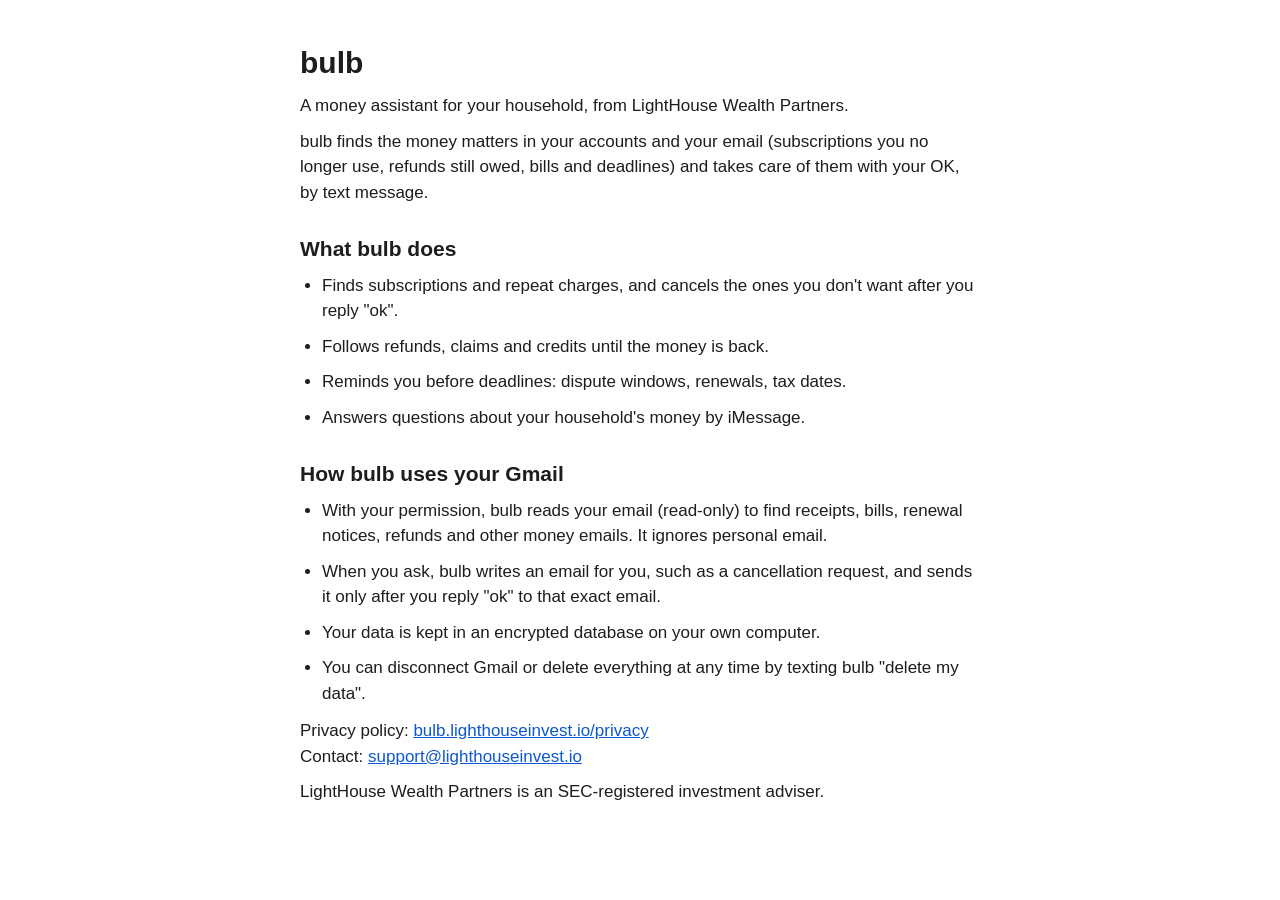
==== index.html @ 21b610fd "Homepage and privacy policy for the Gmail review, and the custom domain bulb.lighthouseinvest.io" ====
<!doctype html>
<html lang="en">
<head>
<meta charset="utf-8">
<meta name="viewport" content="width=device-width, initial-scale=1">
<title>bulb</title>
<style>
  :root { --bg: #ffffff; --text: #1d1d1f; --muted: #5f6368; --accent: #0b57d0; }
  @media (prefers-color-scheme: dark) { :root { --bg: #121212; --text: #ececec; --muted: #a8adb3; --accent: #8ab4f8; } }
  html, body { margin: 0; background: var(--bg); color: var(--text); }
  body { font: 17px/1.5 -apple-system, BlinkMacSystemFont, "Segoe UI", Roboto, sans-serif; }
  main { max-width: 680px; margin: 0 auto; padding: 40px 16px; }
  h1 { font-size: 30px; margin: 0 0 8px; } h2 { font-size: 21px; margin: 28px 0 8px; }
  p, li { margin: 0 0 10px; } ul { padding-left: 22px; margin: 0 0 12px; }
  a { color: var(--accent); }
</style>
</head>
<body>
<main>
<h1>bulb</h1>
<p>A money assistant for your household, from LightHouse Wealth Partners.</p>
<p>bulb finds the money matters in your accounts and your email (subscriptions you no longer use, refunds still owed, bills and deadlines) and takes care of them with your OK, by text message.</p>
<h2>What bulb does</h2>
<ul>
<li>Finds subscriptions and repeat charges, and cancels the ones you don't want after you reply "ok".</li>
<li>Follows refunds, claims and credits until the money is back.</li>
<li>Reminds you before deadlines: dispute windows, renewals, tax dates.</li>
<li>Answers questions about your household's money by iMessage.</li>
</ul>
<h2>How bulb uses your Gmail</h2>
<ul>
<li>With your permission, bulb reads your email (read-only) to find receipts, bills, renewal notices, refunds and other money emails. It ignores personal email.</li>
<li>When you ask, bulb writes an email for you, such as a cancellation request, and sends it only after you reply "ok" to that exact email.</li>
<li>Your data is kept in an encrypted database on your own computer.</li>
<li>You can disconnect Gmail or delete everything at any time by texting bulb "delete my data".</li>
</ul>
<p>Privacy policy: <a href="/privacy/">bulb.lighthouseinvest.io/privacy</a><br>
Contact: <a href="mailto:support@lighthouseinvest.io">support@lighthouseinvest.io</a></p>
<p>LightHouse Wealth Partners is an SEC-registered investment adviser.</p>
</main>
</body>
</html>
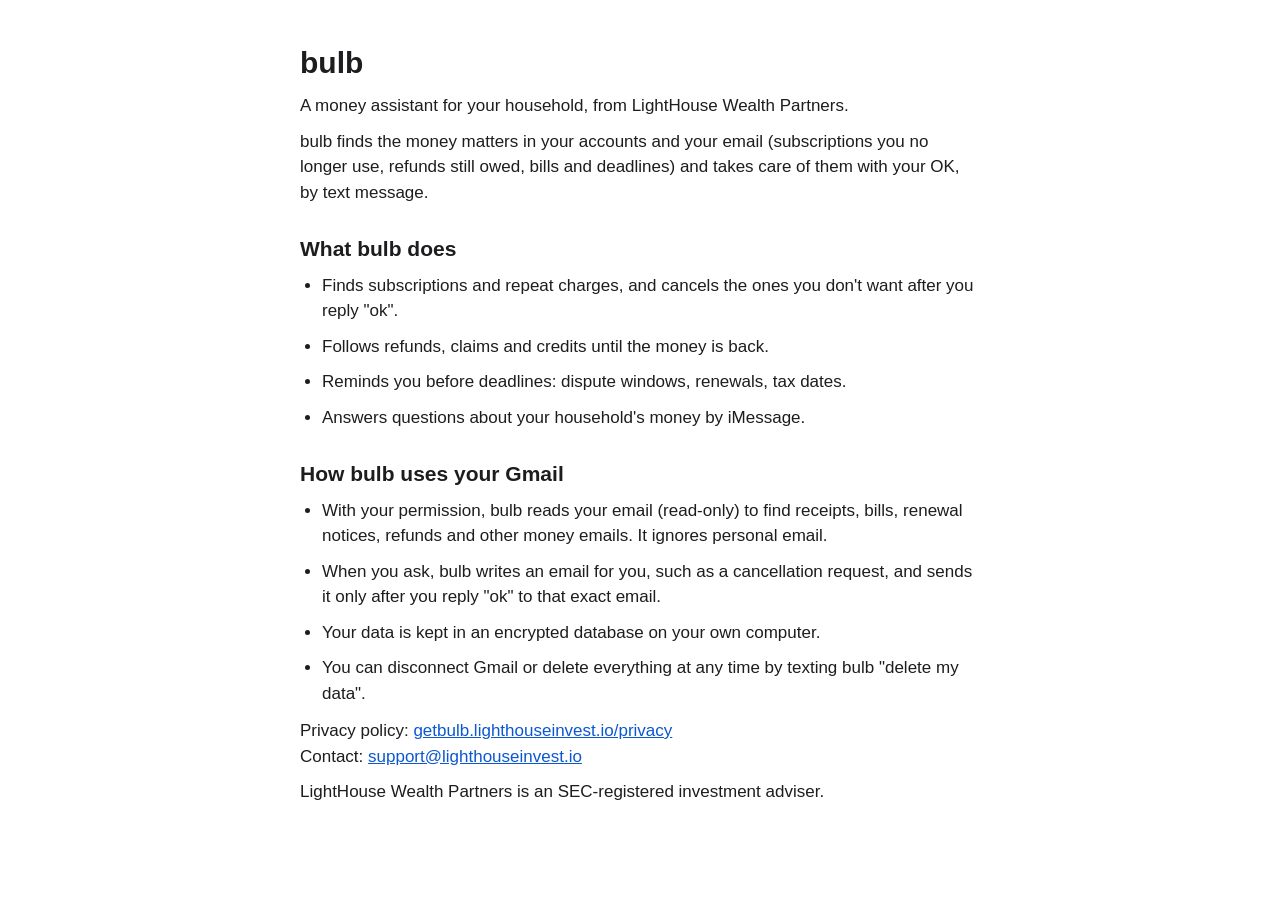
==== commit 3b618a0b: "The pages' address is getbulb.lighthouseinvest.io" ====
--- a/index.html
+++ b/index.html
@@ -34,7 +34,7 @@
 <li>Your data is kept in an encrypted database on your own computer.</li>
 <li>You can disconnect Gmail or delete everything at any time by texting bulb "delete my data".</li>
 </ul>
-<p>Privacy policy: <a href="/privacy/">bulb.lighthouseinvest.io/privacy</a><br>
+<p>Privacy policy: <a href="/privacy/">getbulb.lighthouseinvest.io/privacy</a><br>
 Contact: <a href="mailto:support@lighthouseinvest.io">support@lighthouseinvest.io</a></p>
 <p>LightHouse Wealth Partners is an SEC-registered investment adviser.</p>
 </main>
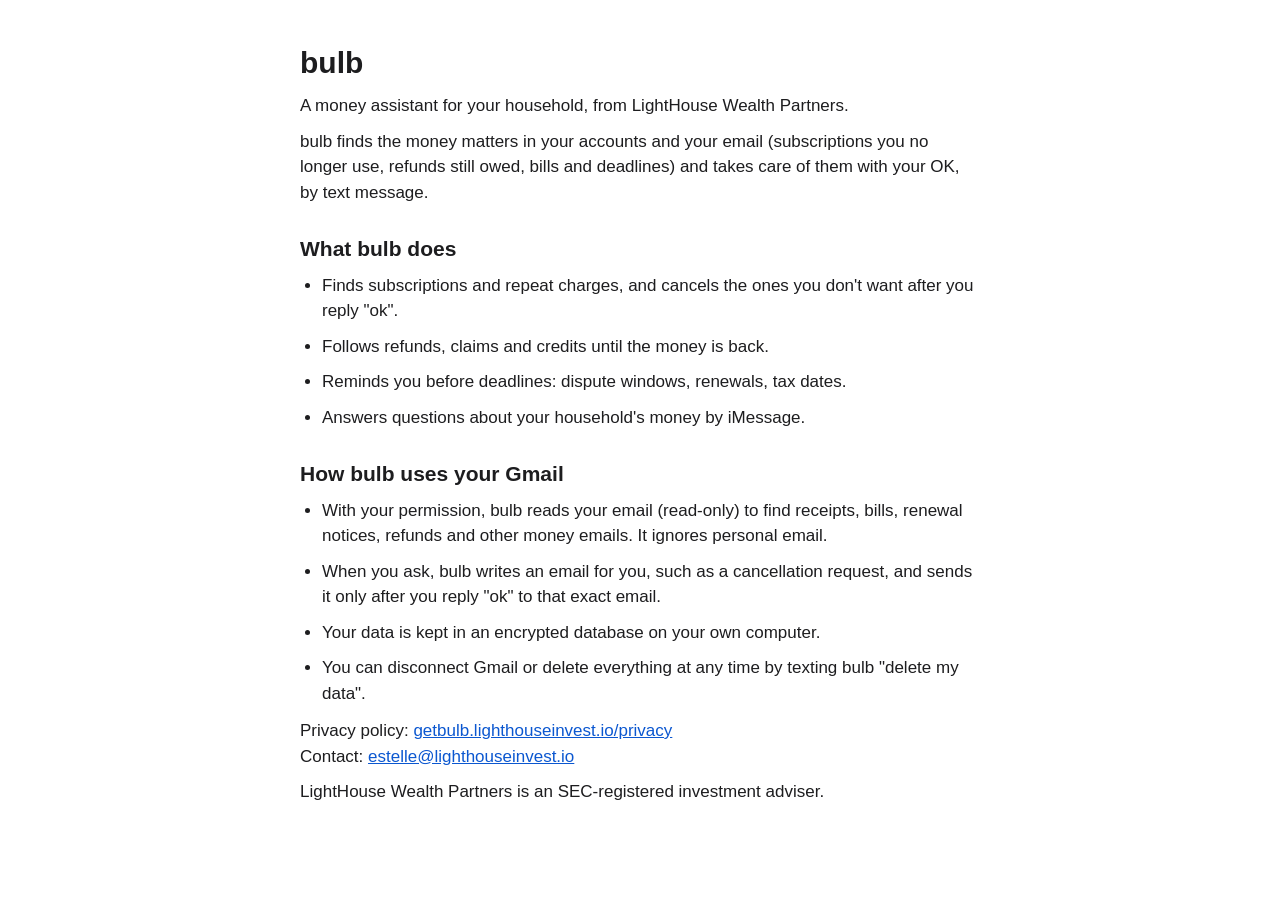
==== commit 18df3cdf: "Contact address on both pages: estelle@lighthouseinvest.io" ====
--- a/index.html
+++ b/index.html
@@ -35,7 +35,7 @@
 <li>You can disconnect Gmail or delete everything at any time by texting bulb "delete my data".</li>
 </ul>
 <p>Privacy policy: <a href="/privacy/">getbulb.lighthouseinvest.io/privacy</a><br>
-Contact: <a href="mailto:support@lighthouseinvest.io">support@lighthouseinvest.io</a></p>
+Contact: <a href="mailto:estelle@lighthouseinvest.io">estelle@lighthouseinvest.io</a></p>
 <p>LightHouse Wealth Partners is an SEC-registered investment adviser.</p>
 </main>
 </body>
